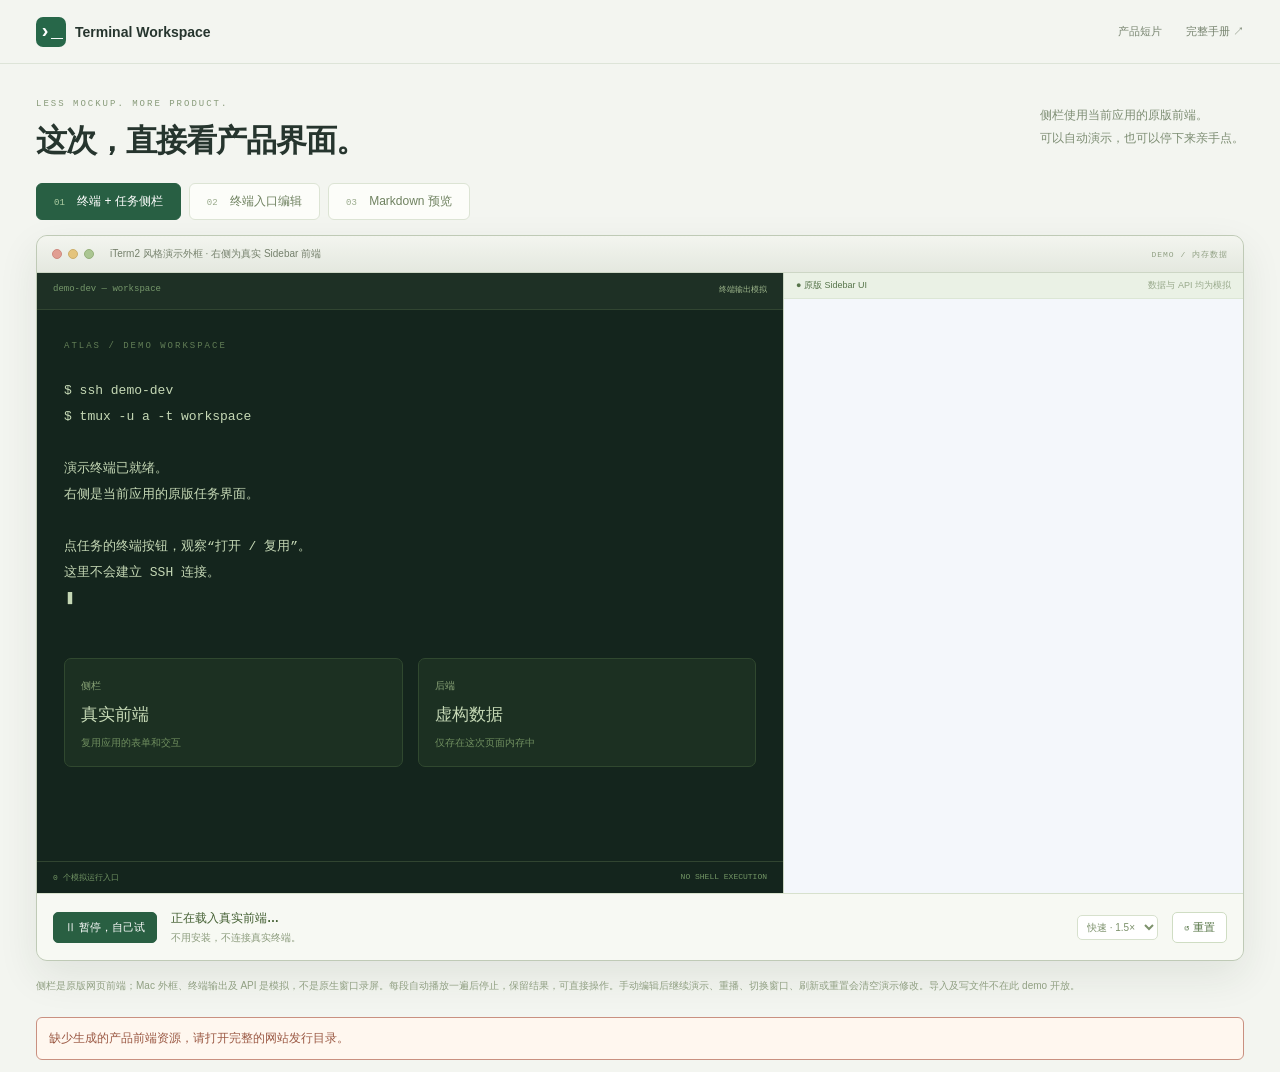
==== terminal-workspace-release/site/index.html @ c04700b7 "first commit" ====
<!doctype html>
<html lang="zh-CN">
<head><meta charset="utf-8"><meta name="viewport" content="width=device-width,initial-scale=1"><meta name="referrer" content="no-referrer"><title>Terminal Workspace · 界面 Demo</title><link rel="stylesheet" href="demo.css"><script src="demo-content.js" defer></script><script src="demo-shell.js" defer></script></head>
<body>
  <header><a class="brand" href="index.html"><b>›_</b> Terminal Workspace</a><nav><a href="film.html">产品短片</a><a href="manual.html">完整手册 ↗</a></nav></header>
  <main>
    <div class="heading"><div><span class="eyebrow">LESS MOCKUP. MORE PRODUCT.</span><h1>这次，直接看产品界面。</h1></div><p>侧栏使用当前应用的原版前端。<br>可以自动演示，也可以停下来亲手点。</p></div>
    <div class="switcher" role="group" aria-label="切换演示窗口"><button type="button" data-window="workspace" aria-pressed="true"><span>01</span> 终端 + 任务侧栏</button><button type="button" data-window="editor" aria-pressed="false"><span>02</span> 终端入口编辑</button><button type="button" data-window="markdown" aria-pressed="false"><span>03</span> Markdown 预览</button></div>
    <section id="demo-window" class="demo-window" data-layout="workspace" aria-label="隔离的产品前端演示">
      <div class="window-bar"><div class="dots"><i></i><i></i><i></i></div><span id="window-title">iTerm2 风格演示外框 · 右侧为真实 Sidebar 前端</span><span class="memory">DEMO / 内存数据</span></div>
      <div class="window-body">
        <section id="terminal" class="terminal" aria-label="模拟终端输出"><div class="terminal-tabs"><span id="terminal-tab">demo-dev — workspace</span><span>终端输出模拟</span></div><div class="terminal-content"><p class="terminal-kicker">ATLAS / DEMO WORKSPACE</p><pre id="terminal-output">$ ssh demo-dev
$ tmux -u a -t workspace

演示终端已就绪。
右侧是当前应用的原版任务界面。

点任务的终端按钮，观察“打开 / 复用”。
这里不会建立 SSH 连接。
▍</pre><div class="terminal-cards"><div><small>侧栏</small><strong>真实前端</strong><p>复用应用的表单和交互</p></div><div><small>后端</small><strong>虚构数据</strong><p>仅存在这次页面内存中</p></div></div></div><div class="terminal-status"><span id="run-state">0 个模拟运行入口</span><span>NO SHELL EXECUTION</span></div></section>
        <section class="product-panel" aria-label="真实侧栏前端沙箱"><div class="product-label"><span>● 原版 Sidebar UI</span><span>数据与 API 均为模拟</span></div><iframe id="product-frame" title="可操作的 Terminal Sidebar 演示" sandbox="allow-scripts allow-forms" referrerpolicy="no-referrer"></iframe></section>
      </div>
      <div class="controls"><button id="toggle-play" type="button">Ⅱ 暂停，自己试</button><div class="caption"><strong id="step-title">正在载入真实前端…</strong><span id="step-description">不用安装，不连接真实终端。</span></div><select id="demo-speed" aria-label="演示速度"><option value="1.5" selected>快速 · 1.5×</option><option value="2">更快 · 2×</option><option value="1">正常 · 1×</option></select><button id="reset-demo" type="button">↺ 重置</button></div>
    </section>
    <p class="boundary">侧栏是原版网页前端；Mac 外框、终端输出及 API 是模拟，不是原生窗口录屏。每段自动播放一遍后停止，保留结果，可直接操作。手动编辑后继续演示、重播、切换窗口、刷新或重置会清空演示修改。导入及写文件不在此 demo 开放。</p>
    <p id="demo-error" role="alert" hidden></p>
  </main>
</body></html>
---- terminal-workspace-release/site/demo.css ----
:root{color-scheme:light;font-family:-apple-system,BlinkMacSystemFont,"PingFang SC",sans-serif;color:#26352e;background:#f3f5f0}*{box-sizing:border-box}body{margin:0}a{color:inherit;text-decoration:none}button,select{font:inherit;cursor:pointer}button:focus-visible,a:focus-visible,select:focus-visible{outline:3px solid #73aa87;outline-offset:3px}[hidden]{display:none!important}header{height:64px;border-bottom:1px solid #dde4d8;max-width:1440px;margin:auto;display:flex;align-items:center;justify-content:space-between;padding:0 36px}.brand{display:flex;gap:9px;align-items:center;font-weight:650;font-size:14px}.brand b{display:grid;place-items:center;background:#276749;color:white;font:700 20px monospace;border-radius:7px;height:30px;width:30px}header nav{display:flex;gap:24px;font-size:11px;color:#76836e}main{max-width:1440px;margin:auto;padding:0 36px}.heading{display:flex;justify-content:space-between;align-items:center;padding:28px 0 21px}.eyebrow{font:9px monospace;letter-spacing:2px;color:#889b7a}h1{font-size:31px;letter-spacing:-1px;font-weight:600;margin:10px 0 0}.heading p{font-size:12px;line-height:1.9;color:#7e8e74}.switcher{display:flex;gap:8px;margin-bottom:15px}.switcher button{background:#fcfdf9;border:1px solid #dce4d4;border-radius:6px;padding:9px 17px;color:#6f8260;font-size:12px}.switcher button>span{font:9px monospace;margin-right:9px;color:#9aab8d}.switcher button[aria-pressed=true]{background:#285f43;color:white;border-color:#285f43}.switcher button[aria-pressed=true]>span{color:#aecda3}.demo-window{border:1px solid #bfcab6;border-radius:11px;overflow:hidden;box-shadow:0 15px 40px #1c352517;background:#e3e9dc}.window-bar{display:flex;align-items:center;gap:16px;padding:11px 15px;font-size:10px;color:#75806c;background:linear-gradient(#f3f5ef,#e4e8df);border-bottom:1px solid #cdd6c5}.dots{display:flex;gap:6px}.dots i{height:10px;width:10px;border-radius:50%;background:#e19e92;border:1px solid #ce8a7f}.dots i:nth-child(2){background:#e4c47c;border-color:#ccae6b}.dots i:nth-child(3){background:#abc692;border-color:#95b07a}.memory{margin-left:auto;font:8px monospace;letter-spacing:1px;color:#91a084}.window-body{display:grid;grid-template-columns:minmax(0,1fr) 460px;height:620px}.terminal{min-width:0;background:#14251d;color:#c5d8b5;display:flex;flex-direction:column}.terminal-tabs{height:37px;padding:11px 16px;background:#1e3025;display:flex;justify-content:space-between;color:#76986b;font:9px monospace;border-bottom:1px solid #314531}.terminal-tabs>span:last-child{font-family:inherit;font-size:8px;color:#a0b98e}.terminal-content{padding:31px 27px;flex:1;overflow:auto}.terminal-kicker{font:9px monospace;letter-spacing:2px;color:#627e56;margin:0 0 27px}pre{font:13px/2 "SFMono-Regular",Consolas,monospace;white-space:pre-wrap;overflow-wrap:anywhere;margin:0}.terminal-cards{margin-top:46px;display:grid;grid-template-columns:1fr 1fr;gap:15px}.terminal-cards>div{border:1px solid #30482f;background:#1c3022;padding:16px;border-radius:7px}.terminal-cards small{font-size:10px;color:#88a276}.terminal-cards strong{font-size:17px;display:block;font-weight:500;margin:10px 0}.terminal-cards p{font-size:10px;color:#6f8e5f;margin:0}.terminal-status{display:flex;justify-content:space-between;padding:10px 16px;font:8px monospace;color:#739665;border-top:1px solid #314531}.product-panel{min-width:0;display:flex;flex-direction:column;background:#fff;border-left:1px solid #c9d5c1}.product-label{display:flex;justify-content:space-between;background:#eaf1e5;border-bottom:1px solid #dce6d5;padding:6px 12px;font-size:9px;color:#57754b;flex-shrink:0}.product-label>span:last-child{color:#99aa8c}iframe{border:0;width:100%;height:100%;min-height:0;flex:1;background:#f4f7fb}.controls{display:flex;align-items:center;gap:14px;padding:13px 16px;background:#f7f9f3;border-top:1px solid #d7e1cd;min-height:67px}.controls button{border:1px solid #cfddc3;background:white;border-radius:5px;color:#567546;font-size:11px;padding:7px 11px;white-space:nowrap}.controls #toggle-play{background:#295f42;border-color:#295f42;color:white}.caption{flex:1;display:flex;flex-direction:column;gap:4px;min-width:0}.caption strong{font-size:12px;font-weight:550;color:#446033}.caption span{font-size:10px;color:#8b9b7c}.controls select{background:white;border:1px solid #d7e1cd;border-radius:5px;color:#7d926c;padding:5px;font-size:10px}.boundary{font-size:10px;color:#91a083;line-height:1.9;margin:15px 0 22px}#demo-error{font-size:12px;padding:12px;border:1px solid #c99080;border-radius:6px;color:#9b5944;background:#fff7ef}.demo-window[data-layout=editor] .window-body,.demo-window[data-layout=markdown] .window-body{display:flex;justify-content:center;background:radial-gradient(ellipse at center,#cad8c0,#e2e9db);padding:0 7%}.demo-window[data-layout=editor] .terminal,.demo-window[data-layout=markdown] .terminal{display:none}.demo-window[data-layout=editor] .product-panel,.demo-window[data-layout=markdown] .product-panel{width:780px;max-width:100%;border:1px solid #c9d5c1;border-top:0;border-bottom:0;box-shadow:0 0 28px #5e765020}@media(max-width:1100px){main,header{padding-left:22px;padding-right:22px}.window-body{grid-template-columns:minmax(0,1fr) 420px}.heading p{font-size:10px}pre{font-size:11px}.terminal-content{padding:25px 18px}.terminal-cards{grid-template-columns:1fr;margin-top:25px}.terminal-cards>div:last-child{display:none}}@media(max-width:780px){.heading p{display:none}.window-body{grid-template-columns:minmax(0,1fr) 380px}.terminal-cards{display:none}.terminal-tabs>span:last-child{display:none}.terminal-content{padding:24px 13px}pre{font-size:10px}.terminal-status>span:last-child{display:none}.caption span{display:none}}@media(max-width:600px){main,header{padding-left:12px;padding-right:12px}header{height:55px}.brand{font-size:12px}header nav{gap:12px;font-size:10px}.heading{padding:22px 0 18px}h1{font-size:25px}.eyebrow{font-size:7px}.switcher{gap:5px}.switcher button{padding:8px 9px;font-size:10px;flex:1}.switcher button>span{display:none}.window-bar{padding:9px;font-size:8px;gap:9px}.memory{display:none}.dots i{width:7px;height:7px}.window-body{display:flex;flex-direction:column;height:740px}.terminal{height:135px;flex-shrink:0}.terminal-tabs{height:25px;padding:7px 10px;font-size:8px}.terminal-content{padding:9px 12px;overflow:auto}.terminal-kicker{display:none}pre{font-size:9px;line-height:1.7}.terminal-status{display:none}.product-panel{flex:1;min-height:0;border-left:0}.product-label{font-size:8px;padding:6px 9px}.controls{gap:8px;padding:10px;flex-wrap:wrap}.controls button{font-size:10px;padding:6px 8px}.controls select{font-size:9px}.caption{order:4;flex-basis:100%;margin:4px 0}.caption span{display:block;font-size:9px}.caption strong{font-size:11px}.controls #reset-demo{margin-left:auto}.demo-window[data-layout=editor] .window-body,.demo-window[data-layout=markdown] .window-body{height:650px;padding:0}.boundary{font-size:9px}}
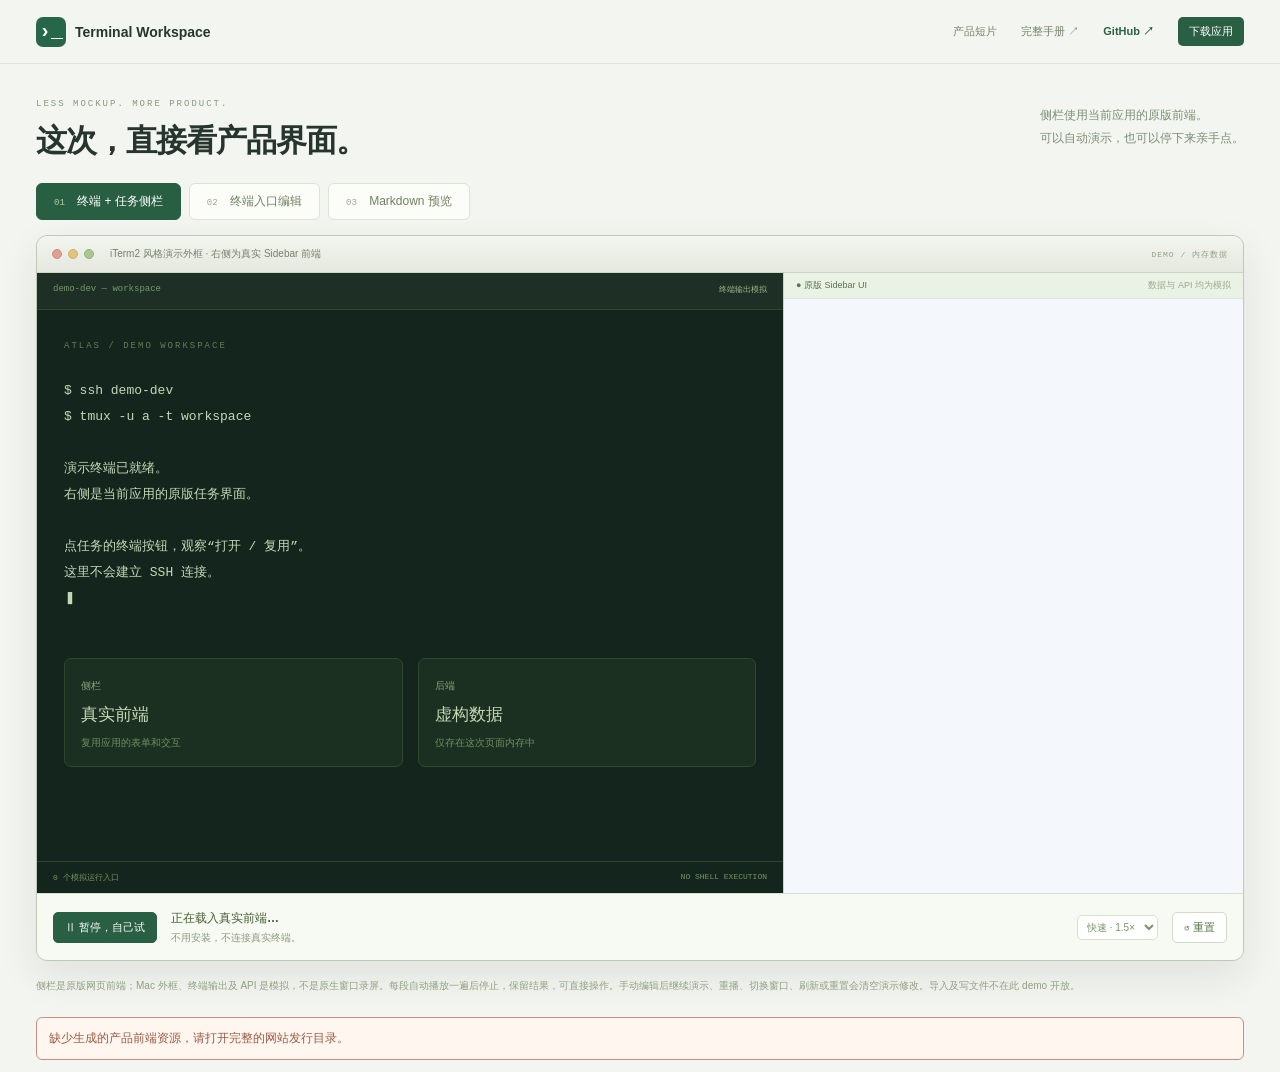
==== commit ac2c0a4c: "docs: link website navigation to GitHub and stable downloads" ====
--- a/terminal-workspace-release/site/index.html
+++ b/terminal-workspace-release/site/index.html
@@ -2,7 +2,7 @@
 <html lang="zh-CN">
 <head><meta charset="utf-8"><meta name="viewport" content="width=device-width,initial-scale=1"><meta name="referrer" content="no-referrer"><title>Terminal Workspace · 界面 Demo</title><link rel="stylesheet" href="demo.css"><script src="demo-content.js" defer></script><script src="demo-shell.js" defer></script></head>
 <body>
-  <header><a class="brand" href="index.html"><b>›_</b> Terminal Workspace</a><nav><a href="film.html">产品短片</a><a href="manual.html">完整手册 ↗</a></nav></header>
+  <header class="project-header"><a class="brand" href="index.html"><b>›_</b> Terminal Workspace</a><nav aria-label="网站导航"><a href="film.html">产品短片</a><a href="manual.html">完整手册 ↗</a><a class="repo-link" href="https://github.com/wang202111/TerminalWorkBar" target="_blank" rel="noopener noreferrer" title="wang202111/TerminalWorkBar 源码仓库">GitHub ↗</a><a class="download-link" href="https://github.com/wang202111/TerminalWorkBar/releases/latest" target="_blank" rel="noopener noreferrer">下载应用</a></nav></header>
   <main>
     <div class="heading"><div><span class="eyebrow">LESS MOCKUP. MORE PRODUCT.</span><h1>这次，直接看产品界面。</h1></div><p>侧栏使用当前应用的原版前端。<br>可以自动演示，也可以停下来亲手点。</p></div>
     <div class="switcher" role="group" aria-label="切换演示窗口"><button type="button" data-window="workspace" aria-pressed="true"><span>01</span> 终端 + 任务侧栏</button><button type="button" data-window="editor" aria-pressed="false"><span>02</span> 终端入口编辑</button><button type="button" data-window="markdown" aria-pressed="false"><span>03</span> Markdown 预览</button></div>
--- a/terminal-workspace-release/site/demo.css
+++ b/terminal-workspace-release/site/demo.css
@@ -1 +1,2 @@
 :root{color-scheme:light;font-family:-apple-system,BlinkMacSystemFont,"PingFang SC",sans-serif;color:#26352e;background:#f3f5f0}*{box-sizing:border-box}body{margin:0}a{color:inherit;text-decoration:none}button,select{font:inherit;cursor:pointer}button:focus-visible,a:focus-visible,select:focus-visible{outline:3px solid #73aa87;outline-offset:3px}[hidden]{display:none!important}header{height:64px;border-bottom:1px solid #dde4d8;max-width:1440px;margin:auto;display:flex;align-items:center;justify-content:space-between;padding:0 36px}.brand{display:flex;gap:9px;align-items:center;font-weight:650;font-size:14px}.brand b{display:grid;place-items:center;background:#276749;color:white;font:700 20px monospace;border-radius:7px;height:30px;width:30px}header nav{display:flex;gap:24px;font-size:11px;color:#76836e}main{max-width:1440px;margin:auto;padding:0 36px}.heading{display:flex;justify-content:space-between;align-items:center;padding:28px 0 21px}.eyebrow{font:9px monospace;letter-spacing:2px;color:#889b7a}h1{font-size:31px;letter-spacing:-1px;font-weight:600;margin:10px 0 0}.heading p{font-size:12px;line-height:1.9;color:#7e8e74}.switcher{display:flex;gap:8px;margin-bottom:15px}.switcher button{background:#fcfdf9;border:1px solid #dce4d4;border-radius:6px;padding:9px 17px;color:#6f8260;font-size:12px}.switcher button>span{font:9px monospace;margin-right:9px;color:#9aab8d}.switcher button[aria-pressed=true]{background:#285f43;color:white;border-color:#285f43}.switcher button[aria-pressed=true]>span{color:#aecda3}.demo-window{border:1px solid #bfcab6;border-radius:11px;overflow:hidden;box-shadow:0 15px 40px #1c352517;background:#e3e9dc}.window-bar{display:flex;align-items:center;gap:16px;padding:11px 15px;font-size:10px;color:#75806c;background:linear-gradient(#f3f5ef,#e4e8df);border-bottom:1px solid #cdd6c5}.dots{display:flex;gap:6px}.dots i{height:10px;width:10px;border-radius:50%;background:#e19e92;border:1px solid #ce8a7f}.dots i:nth-child(2){background:#e4c47c;border-color:#ccae6b}.dots i:nth-child(3){background:#abc692;border-color:#95b07a}.memory{margin-left:auto;font:8px monospace;letter-spacing:1px;color:#91a084}.window-body{display:grid;grid-template-columns:minmax(0,1fr) 460px;height:620px}.terminal{min-width:0;background:#14251d;color:#c5d8b5;display:flex;flex-direction:column}.terminal-tabs{height:37px;padding:11px 16px;background:#1e3025;display:flex;justify-content:space-between;color:#76986b;font:9px monospace;border-bottom:1px solid #314531}.terminal-tabs>span:last-child{font-family:inherit;font-size:8px;color:#a0b98e}.terminal-content{padding:31px 27px;flex:1;overflow:auto}.terminal-kicker{font:9px monospace;letter-spacing:2px;color:#627e56;margin:0 0 27px}pre{font:13px/2 "SFMono-Regular",Consolas,monospace;white-space:pre-wrap;overflow-wrap:anywhere;margin:0}.terminal-cards{margin-top:46px;display:grid;grid-template-columns:1fr 1fr;gap:15px}.terminal-cards>div{border:1px solid #30482f;background:#1c3022;padding:16px;border-radius:7px}.terminal-cards small{font-size:10px;color:#88a276}.terminal-cards strong{font-size:17px;display:block;font-weight:500;margin:10px 0}.terminal-cards p{font-size:10px;color:#6f8e5f;margin:0}.terminal-status{display:flex;justify-content:space-between;padding:10px 16px;font:8px monospace;color:#739665;border-top:1px solid #314531}.product-panel{min-width:0;display:flex;flex-direction:column;background:#fff;border-left:1px solid #c9d5c1}.product-label{display:flex;justify-content:space-between;background:#eaf1e5;border-bottom:1px solid #dce6d5;padding:6px 12px;font-size:9px;color:#57754b;flex-shrink:0}.product-label>span:last-child{color:#99aa8c}iframe{border:0;width:100%;height:100%;min-height:0;flex:1;background:#f4f7fb}.controls{display:flex;align-items:center;gap:14px;padding:13px 16px;background:#f7f9f3;border-top:1px solid #d7e1cd;min-height:67px}.controls button{border:1px solid #cfddc3;background:white;border-radius:5px;color:#567546;font-size:11px;padding:7px 11px;white-space:nowrap}.controls #toggle-play{background:#295f42;border-color:#295f42;color:white}.caption{flex:1;display:flex;flex-direction:column;gap:4px;min-width:0}.caption strong{font-size:12px;font-weight:550;color:#446033}.caption span{font-size:10px;color:#8b9b7c}.controls select{background:white;border:1px solid #d7e1cd;border-radius:5px;color:#7d926c;padding:5px;font-size:10px}.boundary{font-size:10px;color:#91a083;line-height:1.9;margin:15px 0 22px}#demo-error{font-size:12px;padding:12px;border:1px solid #c99080;border-radius:6px;color:#9b5944;background:#fff7ef}.demo-window[data-layout=editor] .window-body,.demo-window[data-layout=markdown] .window-body{display:flex;justify-content:center;background:radial-gradient(ellipse at center,#cad8c0,#e2e9db);padding:0 7%}.demo-window[data-layout=editor] .terminal,.demo-window[data-layout=markdown] .terminal{display:none}.demo-window[data-layout=editor] .product-panel,.demo-window[data-layout=markdown] .product-panel{width:780px;max-width:100%;border:1px solid #c9d5c1;border-top:0;border-bottom:0;box-shadow:0 0 28px #5e765020}@media(max-width:1100px){main,header{padding-left:22px;padding-right:22px}.window-body{grid-template-columns:minmax(0,1fr) 420px}.heading p{font-size:10px}pre{font-size:11px}.terminal-content{padding:25px 18px}.terminal-cards{grid-template-columns:1fr;margin-top:25px}.terminal-cards>div:last-child{display:none}}@media(max-width:780px){.heading p{display:none}.window-body{grid-template-columns:minmax(0,1fr) 380px}.terminal-cards{display:none}.terminal-tabs>span:last-child{display:none}.terminal-content{padding:24px 13px}pre{font-size:10px}.terminal-status>span:last-child{display:none}.caption span{display:none}}@media(max-width:600px){main,header{padding-left:12px;padding-right:12px}header{height:55px}.brand{font-size:12px}header nav{gap:12px;font-size:10px}.heading{padding:22px 0 18px}h1{font-size:25px}.eyebrow{font-size:7px}.switcher{gap:5px}.switcher button{padding:8px 9px;font-size:10px;flex:1}.switcher button>span{display:none}.window-bar{padding:9px;font-size:8px;gap:9px}.memory{display:none}.dots i{width:7px;height:7px}.window-body{display:flex;flex-direction:column;height:740px}.terminal{height:135px;flex-shrink:0}.terminal-tabs{height:25px;padding:7px 10px;font-size:8px}.terminal-content{padding:9px 12px;overflow:auto}.terminal-kicker{display:none}pre{font-size:9px;line-height:1.7}.terminal-status{display:none}.product-panel{flex:1;min-height:0;border-left:0}.product-label{font-size:8px;padding:6px 9px}.controls{gap:8px;padding:10px;flex-wrap:wrap}.controls button{font-size:10px;padding:6px 8px}.controls select{font-size:9px}.caption{order:4;flex-basis:100%;margin:4px 0}.caption span{display:block;font-size:9px}.caption strong{font-size:11px}.controls #reset-demo{margin-left:auto}.demo-window[data-layout=editor] .window-body,.demo-window[data-layout=markdown] .window-body{height:650px;padding:0}.boundary{font-size:9px}}
+.project-header .repo-link{color:#295f42;font-weight:650}.project-header .download-link{color:#fff;background:#295f42;border-radius:5px;padding:7px 11px}.project-header nav{align-items:center}.project-header nav a{white-space:nowrap}@media(max-width:700px){header.project-header{height:auto;flex-wrap:wrap;gap:12px;padding-top:12px;padding-bottom:12px}.project-header nav{width:100%;justify-content:space-between;gap:10px;font-size:11px}}
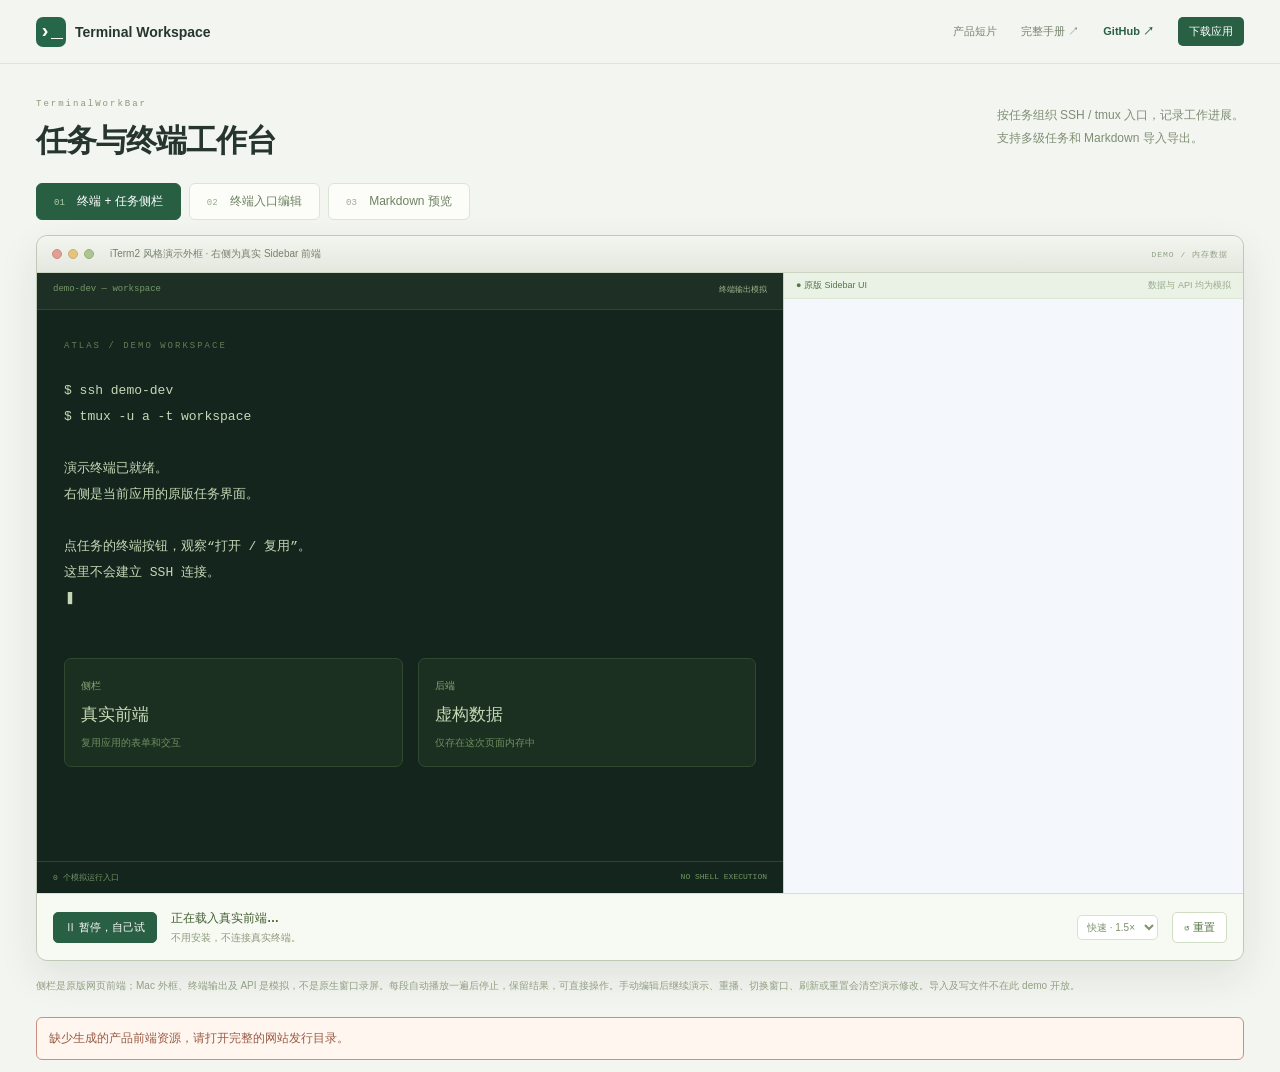
==== commit a9755e30: "docs: replace demo headline with plain product description" ====
--- a/terminal-workspace-release/site/index.html
+++ b/terminal-workspace-release/site/index.html
@@ -4,7 +4,7 @@
 <body>
   <header class="project-header"><a class="brand" href="index.html"><b>›_</b> Terminal Workspace</a><nav aria-label="网站导航"><a href="film.html">产品短片</a><a href="manual.html">完整手册 ↗</a><a class="repo-link" href="https://github.com/wang202111/TerminalWorkBar" target="_blank" rel="noopener noreferrer" title="wang202111/TerminalWorkBar 源码仓库">GitHub ↗</a><a class="download-link" href="https://github.com/wang202111/TerminalWorkBar/releases/latest" target="_blank" rel="noopener noreferrer">下载应用</a></nav></header>
   <main>
-    <div class="heading"><div><span class="eyebrow">LESS MOCKUP. MORE PRODUCT.</span><h1>这次，直接看产品界面。</h1></div><p>侧栏使用当前应用的原版前端。<br>可以自动演示，也可以停下来亲手点。</p></div>
+    <div class="heading"><div><span class="eyebrow">TerminalWorkBar</span><h1>任务与终端工作台</h1></div><p>按任务组织 SSH / tmux 入口，记录工作进展。<br>支持多级任务和 Markdown 导入导出。</p></div>
     <div class="switcher" role="group" aria-label="切换演示窗口"><button type="button" data-window="workspace" aria-pressed="true"><span>01</span> 终端 + 任务侧栏</button><button type="button" data-window="editor" aria-pressed="false"><span>02</span> 终端入口编辑</button><button type="button" data-window="markdown" aria-pressed="false"><span>03</span> Markdown 预览</button></div>
     <section id="demo-window" class="demo-window" data-layout="workspace" aria-label="隔离的产品前端演示">
       <div class="window-bar"><div class="dots"><i></i><i></i><i></i></div><span id="window-title">iTerm2 风格演示外框 · 右侧为真实 Sidebar 前端</span><span class="memory">DEMO / 内存数据</span></div>
